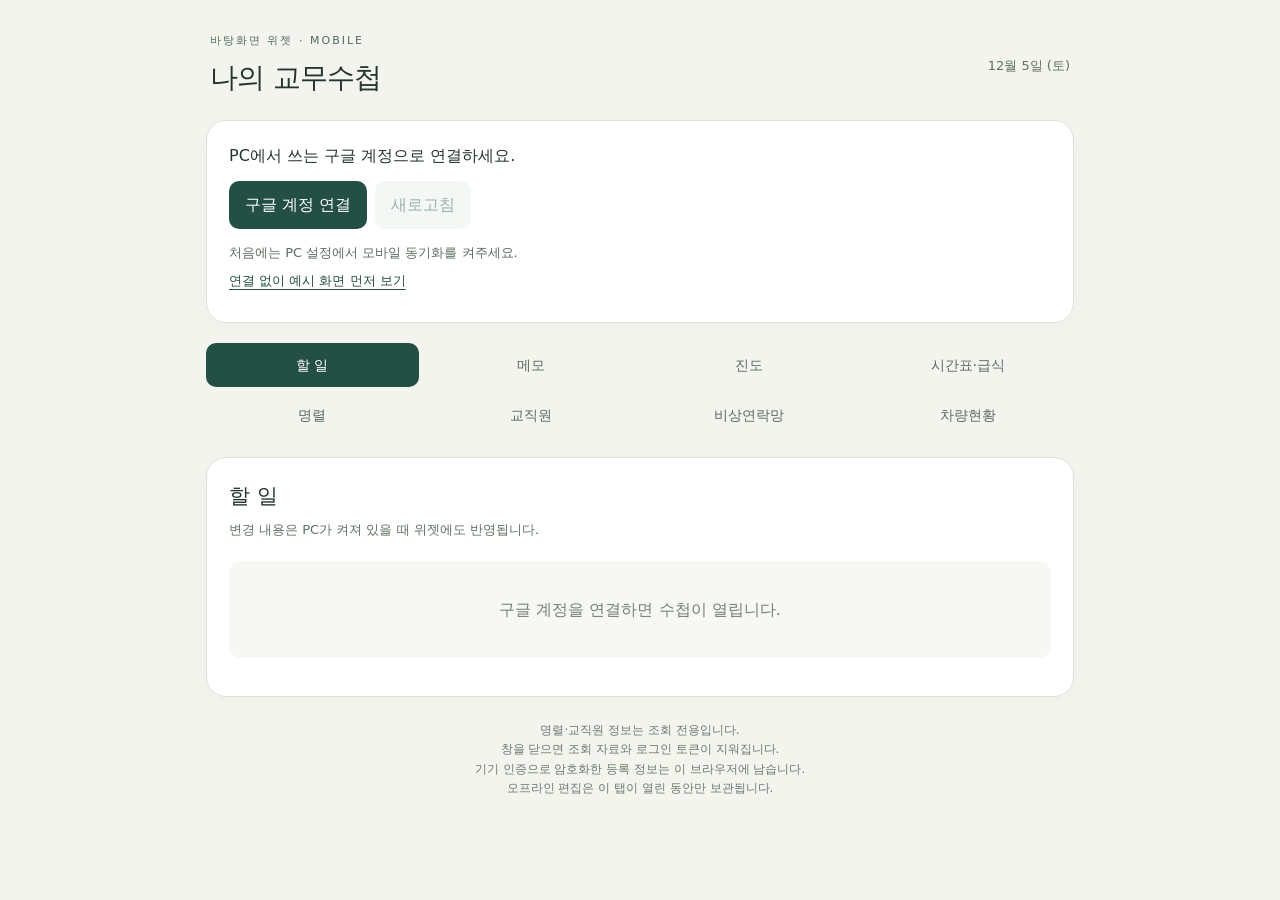
==== index.html @ a2d60fb0 "feat: publish mobile companion page" ====
<!doctype html>
<html lang="ko">
<head>
  <meta charset="utf-8">
  <meta name="viewport" content="width=device-width,initial-scale=1,viewport-fit=cover">
  <meta name="referrer" content="no-referrer">
  <meta http-equiv="Content-Security-Policy" content="default-src 'self'; script-src 'self' https://accounts.google.com/gsi/client; style-src 'self' https://accounts.google.com; frame-src https://accounts.google.com; connect-src 'self' https://www.googleapis.com https://openidconnect.googleapis.com https://accounts.google.com; img-src 'self' data:; object-src 'none'; base-uri 'none'; form-action 'none'">
  <meta name="theme-color" content="#244f45">
  <title>나의 교무수첩 · 바탕화면 위젯</title>
  <link rel="stylesheet" href="app.css">
  <script src="config.js" defer></script>
  <script src="sync-core.js" defer></script>
  <script src="drive.js" defer></script>
  <script src="vault-crypto.js" defer></script>
  <script src="vault-device.js" defer></script>
  <script src="private-ui.js" defer></script>
  <script src="https://accounts.google.com/gsi/client" async defer></script>
  <script src="app.js" defer></script>
</head>
<body>
  <header><div><p class="eyebrow">바탕화면 위젯 · MOBILE</p><h1>나의 교무수첩</h1></div><span id="today"></span></header>
  <main>
    <section class="account card">
      <p id="account">PC에서 쓰는 구글 계정으로 연결하세요.</p>
      <div class="actions"><button id="login">구글 계정 연결</button><button id="sync" class="secondary" disabled>새로고침</button><button id="logout" class="quiet" hidden>로그아웃</button></div>
      <p id="status" role="status" aria-live="polite">처음에는 PC 설정에서 모바일 동기화를 켜주세요.</p>
      <p id="conflict" role="alert" hidden></p>
      <a id="demo-link" href="?demo=1">연결 없이 예시 화면 먼저 보기</a>
    </section>
    <nav aria-label="수첩 메뉴" id="tabs">
      <button data-tab="todos" aria-pressed="true">할 일</button><button data-tab="memos" aria-pressed="false">메모</button><button data-tab="progress" aria-pressed="false">진도</button><button data-tab="school" aria-pressed="false">시간표·급식</button><button data-tab="roster" aria-pressed="false">명렬</button><button data-tab="staff" aria-pressed="false">교직원</button>
      <button data-tab="contacts" aria-pressed="false">비상연락망</button><button data-tab="vehicles" aria-pressed="false">차량현황</button>
    </nav>
    <section class="card workspace"><div class="section-head"><h2 id="heading">할 일</h2><span id="count"></span></div>
      <p id="hint">연결하면 PC의 자료를 볼 수 있어요.</p>
      <label id="search-label" hidden>이름·반·부서 검색<input id="search" type="search" placeholder="검색어를 입력하세요"></label>
      <div id="content"></div>
      <form id="editor" hidden>
        <h3 id="editor-title">새 항목</h3><div id="fields"></div>
        <div class="actions"><button type="submit">저장</button><button type="button" id="cancel" class="quiet">입력 취소</button></div>
      </form>
    </section>
    <section id="private-panel" class="card" hidden></section>
    <footer>명렬·교직원 정보는 조회 전용입니다.<br>창을 닫으면 조회 자료와 로그인 토큰이 지워집니다.<br>기기 인증으로 암호화한 등록 정보는 이 브라우저에 남습니다.<br>오프라인 편집은 이 탭이 열린 동안만 보관됩니다.</footer>
  </main>
</body>
</html>
---- app.css ----
:root{font-family:system-ui,-apple-system,"Malgun Gothic",sans-serif;color:#24342e;background:#f3f4ee;font-synthesis:none;line-height:1.6}*{box-sizing:border-box}body{margin:0}header{max-width:900px;margin:auto;padding:32px 20px 20px;display:flex;justify-content:space-between;align-items:center;gap:12px}h1{font-size:28px;margin:0;letter-spacing:-1px}.eyebrow{font-size:11px;letter-spacing:2px;color:#526b5d;margin:0 0 6px}#today{font-size:13px;white-space:nowrap;color:#607164}main{max-width:900px;margin:auto;padding:0 16px 32px}.card{background:#fff;border:1px solid #dce3d8;border-radius:20px;padding:22px;margin-bottom:18px;box-shadow:0 4px 18px #27392c05}.account p{margin:0 0 12px}.actions{display:flex;flex-wrap:wrap;gap:8px}button,input,textarea,select{font:inherit}button{border:0;border-radius:10px;padding:11px 16px;min-height:44px;background:#244f45;color:white;cursor:pointer}button:disabled{opacity:.45;cursor:default}button.secondary{background:#e8f0e9;color:#244f45}button.quiet{background:#f1f3ef;color:#53645a}button.danger{background:#fff2ef;color:#9e4030}button:focus-visible,input:focus-visible,textarea:focus-visible,select:focus-visible{outline:3px solid #c39336;outline-offset:3px}#status{font-size:13px;color:#5b6c61;margin:14px 0 0;white-space:pre-wrap}#conflict{padding:12px;background:#fff2d5;color:#755010;border-radius:10px}nav{display:grid;grid-template-columns:repeat(6,1fr);gap:6px;margin:20px 0}nav button{padding:10px 3px;background:transparent;color:#5c6c61;font-size:14px}nav button[aria-pressed=true]{background:#244f45;color:#fff}.section-head{display:flex;align-items:center;justify-content:space-between;gap:12px}h2{margin:0;font-size:21px}#count,#hint{font-size:13px;color:#607164}#hint{margin:6px 0 20px}label{display:block;font-size:14px;margin-bottom:12px}input,textarea,select{display:block;width:100%;margin-top:6px;border:1px solid #cbd6cc;border-radius:9px;padding:12px;color:#24342e;background:#fff;min-width:0}textarea{min-height:120px;resize:vertical}input[type=checkbox]{width:22px;min-height:22px;flex-shrink:0;margin:3px 0;accent-color:#244f45}.item{padding:16px 0;border-top:1px solid #edf0e9;overflow-wrap:anywhere}.item-head{display:flex;gap:12px;align-items:flex-start}.item-text{flex:1;white-space:pre-wrap;min-width:0}.item small{display:block;color:#657669}.item .actions{margin-top:12px}.item .actions button{padding:8px 14px;font-size:13px}.done{text-decoration:line-through;color:#859186}form{margin-top:24px;padding-top:12px;border-top:1px solid #dce3d8}.empty{padding:36px 12px;text-align:center;color:#738176;background:#f7f8f4;border-radius:12px}footer{font-size:12px;color:#6c7b70;text-align:center;margin-top:24px}.table-wrap{overflow:auto}table{width:100%;border-collapse:collapse;font-size:13px;min-width:470px}td,th{padding:12px 8px;border-bottom:1px solid #e4e9e0;text-align:left;white-space:pre-line}th{background:#f3f6ef}#search-label{margin-top:16px}[hidden]{display:none!important}@media(max-width:480px){header{padding:24px 18px 16px}h1{font-size:24px}#today{font-size:11px}.card{padding:18px}nav{grid-template-columns:repeat(3,1fr);gap:5px}nav button{background:#e7ece3}.actions button{flex-grow:1}.workspace{min-height:300px}}@media(prefers-reduced-motion:no-preference){button{transition:background .15s}}
:root a{color:#244f45;text-underline-offset:4px}#demo-link{display:inline-block;padding:8px 0;font-size:13px}.demo-banner{padding:12px;background:#fff2d5;border-radius:10px}
nav{grid-template-columns:repeat(4,1fr)}#private-panel h2{margin-bottom:12px}#private-panel details{margin-top:20px}#private-panel summary{cursor:pointer;min-height:44px;padding-top:10px}#private-panel small{display:block;color:#647367}#private-panel article div{margin:10px 0;overflow-wrap:anywhere}#private-panel>button{margin-bottom:10px}
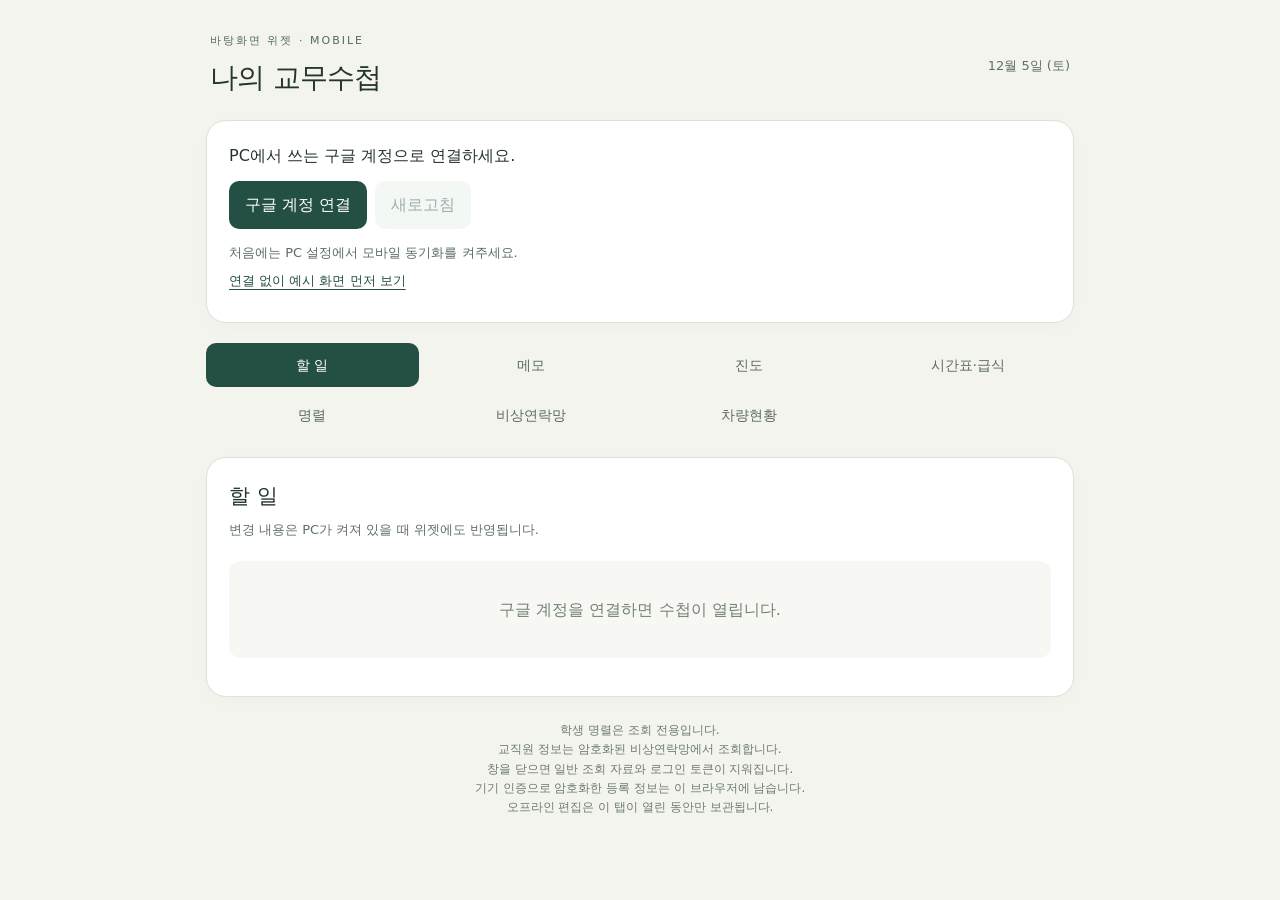
==== commit e109f208: "feat: improve mobile tasks and private directories" ====
--- a/index.html
+++ b/index.html
@@ -9,6 +9,7 @@
   <title>나의 교무수첩 · 바탕화면 위젯</title>
   <link rel="stylesheet" href="app.css">
   <script src="config.js" defer></script>
+  <script src="native-bridge.js" defer></script>
   <script src="sync-core.js" defer></script>
   <script src="drive.js" defer></script>
   <script src="vault-crypto.js" defer></script>
@@ -28,7 +29,7 @@
       <a id="demo-link" href="?demo=1">연결 없이 예시 화면 먼저 보기</a>
     </section>
     <nav aria-label="수첩 메뉴" id="tabs">
-      <button data-tab="todos" aria-pressed="true">할 일</button><button data-tab="memos" aria-pressed="false">메모</button><button data-tab="progress" aria-pressed="false">진도</button><button data-tab="school" aria-pressed="false">시간표·급식</button><button data-tab="roster" aria-pressed="false">명렬</button><button data-tab="staff" aria-pressed="false">교직원</button>
+      <button data-tab="todos" aria-pressed="true">할 일</button><button data-tab="memos" aria-pressed="false">메모</button><button data-tab="progress" aria-pressed="false">진도</button><button data-tab="school" aria-pressed="false">시간표·급식</button><button data-tab="roster" aria-pressed="false">명렬</button>
       <button data-tab="contacts" aria-pressed="false">비상연락망</button><button data-tab="vehicles" aria-pressed="false">차량현황</button>
     </nav>
     <section class="card workspace"><div class="section-head"><h2 id="heading">할 일</h2><span id="count"></span></div>
@@ -41,7 +42,7 @@
       </form>
     </section>
     <section id="private-panel" class="card" hidden></section>
-    <footer>명렬·교직원 정보는 조회 전용입니다.<br>창을 닫으면 조회 자료와 로그인 토큰이 지워집니다.<br>기기 인증으로 암호화한 등록 정보는 이 브라우저에 남습니다.<br>오프라인 편집은 이 탭이 열린 동안만 보관됩니다.</footer>
+    <footer>학생 명렬은 조회 전용입니다.<br>교직원 정보는 암호화된 비상연락망에서 조회합니다.<br>창을 닫으면 일반 조회 자료와 로그인 토큰이 지워집니다.<br>기기 인증으로 암호화한 등록 정보는 이 브라우저에 남습니다.<br>오프라인 편집은 이 탭이 열린 동안만 보관됩니다.</footer>
   </main>
 </body>
 </html>
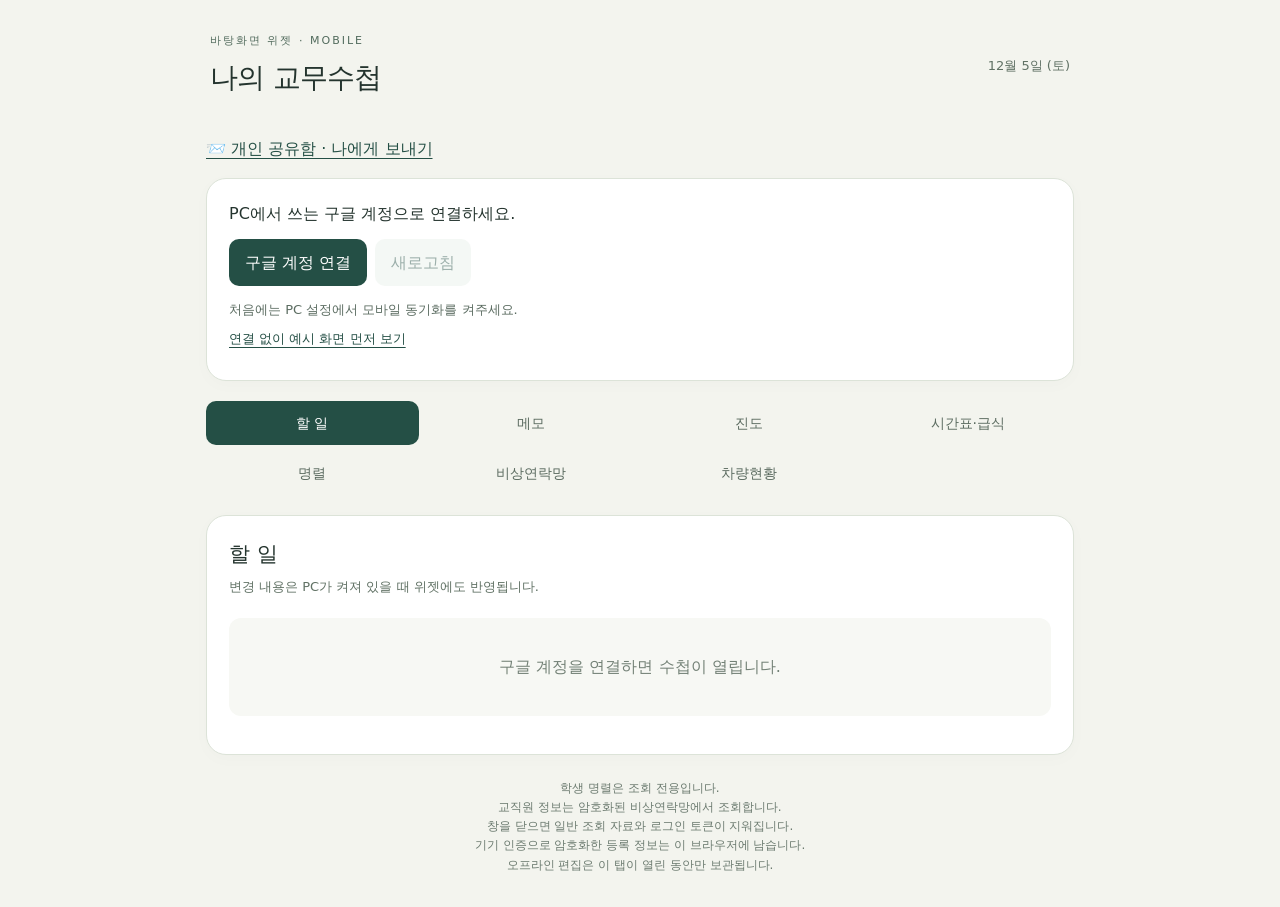
==== commit 0744454a: "feat: publish personal sharing inbox and safe memo synchronization" ====
--- a/index.html
+++ b/index.html
@@ -21,12 +21,19 @@
 <body>
   <header><div><p class="eyebrow">바탕화면 위젯 · MOBILE</p><h1>나의 교무수첩</h1></div><span id="today"></span></header>
   <main>
+    <p><a href="sharebox.html">📨 개인 공유함 · 나에게 보내기</a></p>
     <section class="account card">
       <p id="account">PC에서 쓰는 구글 계정으로 연결하세요.</p>
       <div class="actions"><button id="login">구글 계정 연결</button><button id="sync" class="secondary" disabled>새로고침</button><button id="logout" class="quiet" hidden>로그아웃</button></div>
       <p id="status" role="status" aria-live="polite">처음에는 PC 설정에서 모바일 동기화를 켜주세요.</p>
       <p id="conflict" role="alert" hidden></p>
       <a id="demo-link" href="?demo=1">연결 없이 예시 화면 먼저 보기</a>
+    </section>
+    <section id="update-panel" class="card update-card" hidden>
+      <div class="section-head"><h2>앱 업데이트</h2><span id="app-version"></span></div>
+      <p id="update-status" role="status" aria-live="polite">버전을 확인하는 중…</p>
+      <div class="actions"><button id="install-update" hidden>업데이트 설치</button><button id="check-update" class="secondary">업데이트 확인</button></div>
+      <small>GitHub 공식 릴리스에서 같은 서명으로 확인된 APK만 설치합니다.</small>
     </section>
     <nav aria-label="수첩 메뉴" id="tabs">
       <button data-tab="todos" aria-pressed="true">할 일</button><button data-tab="memos" aria-pressed="false">메모</button><button data-tab="progress" aria-pressed="false">진도</button><button data-tab="school" aria-pressed="false">시간표·급식</button><button data-tab="roster" aria-pressed="false">명렬</button>
--- a/app.css
+++ b/app.css
@@ -1,3 +1,4 @@
 :root{font-family:system-ui,-apple-system,"Malgun Gothic",sans-serif;color:#24342e;background:#f3f4ee;font-synthesis:none;line-height:1.6}*{box-sizing:border-box}body{margin:0}header{max-width:900px;margin:auto;padding:32px 20px 20px;display:flex;justify-content:space-between;align-items:center;gap:12px}h1{font-size:28px;margin:0;letter-spacing:-1px}.eyebrow{font-size:11px;letter-spacing:2px;color:#526b5d;margin:0 0 6px}#today{font-size:13px;white-space:nowrap;color:#607164}main{max-width:900px;margin:auto;padding:0 16px 32px}.card{background:#fff;border:1px solid #dce3d8;border-radius:20px;padding:22px;margin-bottom:18px;box-shadow:0 4px 18px #27392c05}.account p{margin:0 0 12px}.actions{display:flex;flex-wrap:wrap;gap:8px}button,input,textarea,select{font:inherit}button{border:0;border-radius:10px;padding:11px 16px;min-height:44px;background:#244f45;color:white;cursor:pointer}button:disabled{opacity:.45;cursor:default}button.secondary{background:#e8f0e9;color:#244f45}button.quiet{background:#f1f3ef;color:#53645a}button.danger{background:#fff2ef;color:#9e4030}button:focus-visible,input:focus-visible,textarea:focus-visible,select:focus-visible{outline:3px solid #c39336;outline-offset:3px}#status{font-size:13px;color:#5b6c61;margin:14px 0 0;white-space:pre-wrap}#conflict{padding:12px;background:#fff2d5;color:#755010;border-radius:10px}nav{display:grid;grid-template-columns:repeat(6,1fr);gap:6px;margin:20px 0}nav button{padding:10px 3px;background:transparent;color:#5c6c61;font-size:14px}nav button[aria-pressed=true]{background:#244f45;color:#fff}.section-head{display:flex;align-items:center;justify-content:space-between;gap:12px}h2{margin:0;font-size:21px}#count,#hint{font-size:13px;color:#607164}#hint{margin:6px 0 20px}label{display:block;font-size:14px;margin-bottom:12px}input,textarea,select{display:block;width:100%;margin-top:6px;border:1px solid #cbd6cc;border-radius:9px;padding:12px;color:#24342e;background:#fff;min-width:0}textarea{min-height:120px;resize:vertical}input[type=checkbox]{width:22px;min-height:22px;flex-shrink:0;margin:3px 0;accent-color:#244f45}.item{padding:16px 0;border-top:1px solid #edf0e9;overflow-wrap:anywhere}.item-head{display:flex;gap:12px;align-items:flex-start}.item-text{flex:1;white-space:pre-wrap;min-width:0}.item small{display:block;color:#657669}.item .actions{margin-top:12px}.item .actions button{padding:8px 14px;font-size:13px}.done{text-decoration:line-through;color:#859186}form{margin-top:24px;padding-top:12px;border-top:1px solid #dce3d8}.empty{padding:36px 12px;text-align:center;color:#738176;background:#f7f8f4;border-radius:12px}footer{font-size:12px;color:#6c7b70;text-align:center;margin-top:24px}.table-wrap{overflow:auto}table{width:100%;border-collapse:collapse;font-size:13px;min-width:470px}td,th{padding:12px 8px;border-bottom:1px solid #e4e9e0;text-align:left;white-space:pre-line}th{background:#f3f6ef}#search-label{margin-top:16px}[hidden]{display:none!important}@media(max-width:480px){header{padding:24px 18px 16px}h1{font-size:24px}#today{font-size:11px}.card{padding:18px}nav{grid-template-columns:repeat(3,1fr);gap:5px}nav button{background:#e7ece3}.actions button{flex-grow:1}.workspace{min-height:300px}}@media(prefers-reduced-motion:no-preference){button{transition:background .15s}}
 :root a{color:#244f45;text-underline-offset:4px}#demo-link{display:inline-block;padding:8px 0;font-size:13px}.demo-banner{padding:12px;background:#fff2d5;border-radius:10px}
 nav{grid-template-columns:repeat(4,1fr)}#private-panel h2{margin-bottom:12px}#private-panel details{margin-top:20px}#private-panel summary{cursor:pointer;min-height:44px;padding-top:10px}#private-panel small{display:block;color:#647367}#private-panel article div{margin:10px 0;overflow-wrap:anywhere}#private-panel>button{margin-bottom:10px}
+.update-card{border-color:#b9d3c1}.update-card p{margin:8px 0 14px}.update-card small{display:block;margin-top:12px;color:#647367}.update-card.available{border-color:#c39336;background:#fffaf0}
